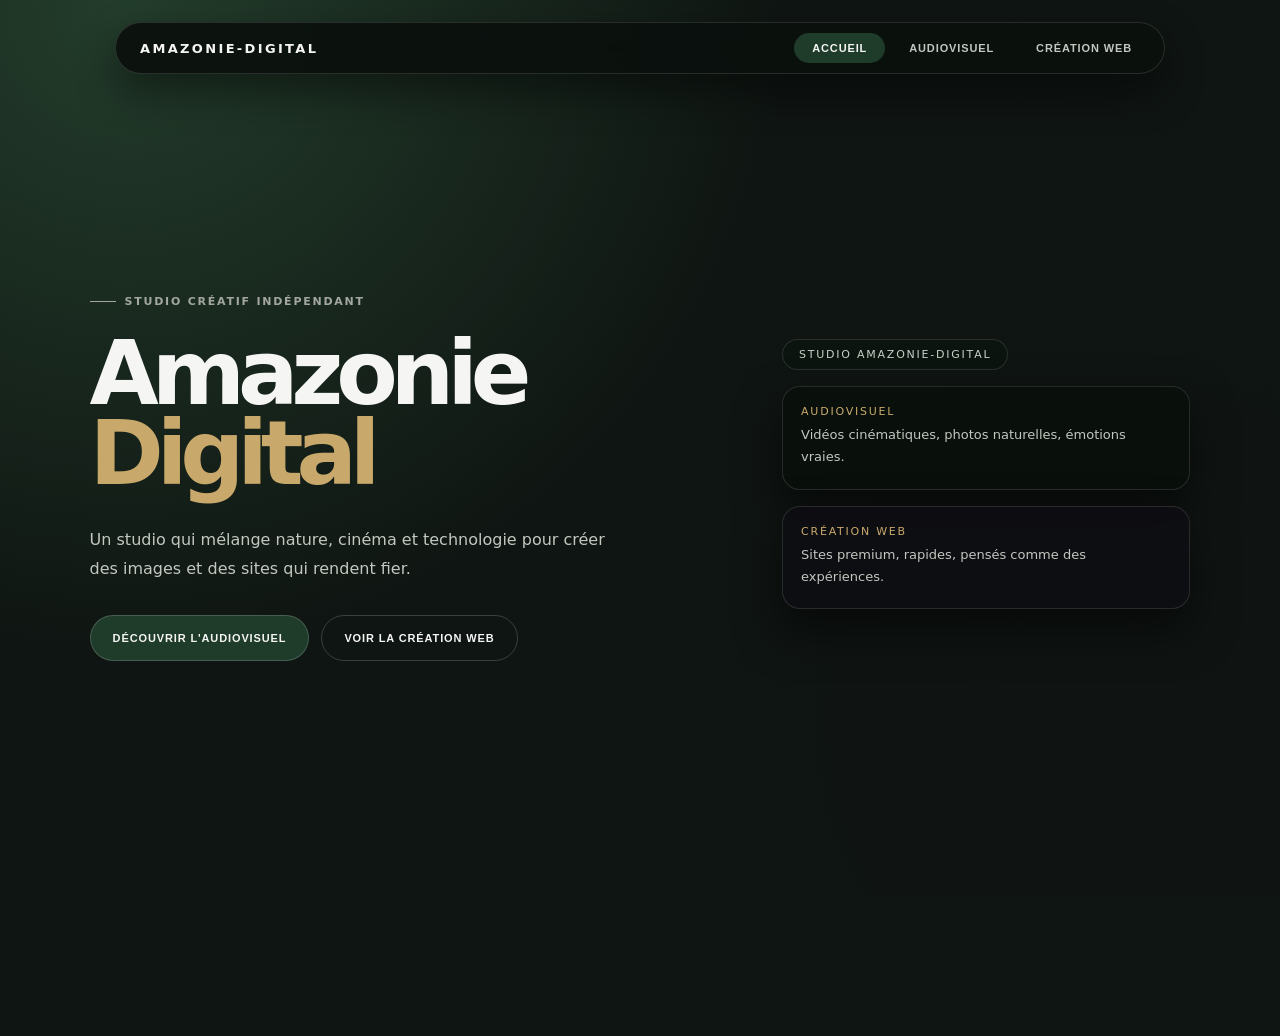
==== index.html @ a251e2fe "Rename index3.html to index.html" ====
<!doctype html>
<html lang="fr">
  <head>
    <meta charset="UTF-8" />
    <meta name="viewport" content="width=device-width, initial-scale=1.0" />
    <title>Amazonie-Digital | Audiovisuel & Web</title>

    <link rel="stylesheet" href="style3.css" />
  </head>

  <body>
    <!-- NAVBAR -->
    <nav class="navbar">
      <div class="logo">AMAZONIE-DIGITAL</div>

      <div class="tabs">
        <button class="tab active" data-section="home">Accueil</button>
        <button class="tab" data-section="photo">Audiovisuel</button>
        <button class="tab" data-section="digital">Création web</button>
      </div>
    </nav>

    <main>
      <!-- HOME -->
      <section id="home" class="section active home">
        <div class="container home-grid">
          <div>
            <div class="eyebrow reveal-3d">Studio créatif indépendant</div>

            <h1 class="reveal-3d">Amazonie<br /><span>Digital</span></h1>

            <p class="home-intro reveal-3d">
              Un studio qui mélange nature, cinéma et technologie pour créer des
              images et des sites qui rendent fier.
            </p>

            <div class="home-actions reveal-3d">
              <button class="btn dark" data-goto="photo">
                Découvrir l'audiovisuel
              </button>
              <button class="btn light" data-goto="digital">
                Voir la création web
              </button>
            </div>
          </div>

          <div class="hero-visual reveal-3d">
            <div class="hero-badge">Studio Amazonie-Digital</div>

            <div class="hero-card hero-card-photo">
              <span class="hero-label">Audiovisuel</span>
              <p>Vidéos cinématiques, photos naturelles, émotions vraies.</p>
            </div>

            <div class="hero-card hero-card-web">
              <span class="hero-label">Création web</span>
              <p>Sites premium, rapides, pensés comme des expériences.</p>
            </div>
          </div>
        </div>
      </section>

      <!-- PHOTO -->
      <section id="photo" class="section photo">
        <div class="container">
          <div class="photo-hero">
            <div>
              <div class="eyebrow reveal-3d">Audiovisuel & Photographie</div>

              <h2 class="reveal-3d">Capturer<br /><em>le vivant.</em></h2>

              <p class="photo-description reveal-3d">
                Des images qui respirent la nature, la lumière et le mouvement.
              </p>

              <div class="home-actions reveal-3d">
                <a href="#contact" class="btn dark">Parler d'un projet</a>
              </div>
            </div>

            <div class="photo-frame reveal-3d">
              <div class="leaf leaf-1"></div>
              <div class="leaf leaf-2"></div>
              <div class="leaf leaf-3"></div>
              <div class="leaf leaf-4"></div>
              <div class="photo-frame-center"></div>
            </div>
          </div>

          <div class="photo-card reveal-3d">
            <p>
              Vidéos cinématiques · Photographie naturelle · Pack sur mesure.
            </p>
          </div>

          <div class="photo-gallery">
            <article
              class="gallery-item reveal-3d"
              onmouseenter="this.querySelector('video').play()"
              onmouseleave="this.querySelector('video').pause()"
            >
              <span class="gallery-number">01</span>
              <span class="gallery-title">Vidéo</span>
              <video muted loop preload="none">
                <source src="./legendarys_3.mp4" type="video/mp4" />
              </video>
            </article>

            <article class="gallery-item reveal-3d">
              <span class="gallery-number">02</span>
              <span class="gallery-title">Photo</span>
              <img src="DSC02495.1.png" alt="Photo" />
            </article>

            <article class="gallery-item reveal-3d">
              <span class="gallery-number">03</span>
              <span class="gallery-title">Impact Visuel</span>
              <img src="pub.jpg" alt="Impact Visuel" />
            </article>
          </div>
        </div>
      </section>

      <!-- DIGITAL -->
      <section id="digital" class="section digital">
        <div class="container">
          <div class="digital-hero">
            <div class="eyebrow reveal-3d">Création de sites web</div>
            <h2 class="reveal-3d">Une identité<br /><span>digitale</span></h2>

            <p class="digital-intro reveal-3d">
              Des sites pensés comme des expériences : rapides, élégants,
              immersifs.
            </p>
          </div>

          <div class="services">
            <article class="service reveal-3d">
              <span class="service-number">01 / DESIGN</span>
              <h3>Identité visuelle</h3>
              <p>Direction artistique inspirée par la nature et le cinéma.</p>
            </article>

            <article class="service reveal-3d">
              <span class="service-number">02 / DEVELOPMENT</span>
              <h3>Sites sur mesure</h3>
              <p>Interfaces fluides, responsives, optimisées.</p>
            </article>

            <article class="service reveal-3d">
              <span class="service-number">03 / STRATEGY</span>
              <h3>Expérience digitale</h3>
              <p>Parcours utilisateur conçu pour créer de la confiance.</p>
            </article>
          </div>

          <div class="pricing">
            <a class="price-button reveal-3d" href="#contact">
              <span class="price-title">Site vitrine — 899,99 €</span>
              <span class="price-details">
                Présence forte et simple pour ton univers.
              </span>
            </a>

            <a class="price-button reveal-3d" href="#contact">
              <span class="price-title">Site boutique — 1 599,99 €</span>
              <span class="price-details">
                Produits, panier, paiement, expérience premium.
              </span>
            </a>

            <a class="price-button reveal-3d" href="#contact">
              <span class="price-title">Site forum — 1 999,99 €</span>
              <span class="price-details">
                Profils, discussions, messages, communauté.
              </span>
            </a>
          </div>
        </div>
      </section>
    </main>

    <!-- FOOTER -->
    <footer id="contact" class="footer reveal-3d">
      <span>© AMAZONIE-DIGITAL</span>
      <span>Audiovisuel · Web · Identité digitale</span>
    </footer>

    <script>
      // NAVBAR : changement de section
      const tabs = document.querySelectorAll(".tab");
      const sections = document.querySelectorAll(".section");

      tabs.forEach((tab) => {
        tab.addEventListener("click", () => {
          const target = tab.dataset.section;

          tabs.forEach((t) => t.classList.remove("active"));
          tab.classList.add("active");

          sections.forEach((section) => {
            section.classList.toggle("active", section.id === target);
          });

          const el = document.getElementById(target);
          if (el) {
            el.scrollIntoView({ behavior: "smooth" });
          }
        });
      });

      // Boutons "Découvrir l'audiovisuel" / "Voir la création web"
      document.querySelectorAll("[data-goto]").forEach((btn) => {
        btn.addEventListener("click", (e) => {
          e.preventDefault();
          const target = btn.dataset.goto;

          tabs.forEach((t) => {
            t.classList.toggle("active", t.dataset.section === target);
          });

          sections.forEach((section) => {
            section.classList.toggle("active", section.id === target);
          });

          const el = document.getElementById(target);
          if (el) {
            el.scrollIntoView({ behavior: "smooth" });
          }
        });
      });

      // SCROLL REVEAL 3D — déclenché à chaque fois que l’élément entre dans la zone
      const reveal3dEls = document.querySelectorAll(".reveal-3d");

      const handleReveal3d = () => {
        const trigger = window.innerHeight * 0.8;

        reveal3dEls.forEach((el) => {
          const rect = el.getBoundingClientRect();

          if (rect.top < trigger && rect.bottom > 0) {
            el.classList.add("visible");
          } else {
            el.classList.remove("visible");
          }
        });
      };

      window.addEventListener("scroll", handleReveal3d);
      window.addEventListener("load", handleReveal3d);
    </script>
  </body>
</html>
---- style3.css ----
/* RESET */
* {
  margin: 0;
  padding: 0;
  box-sizing: border-box;
}

html {
  scroll-behavior: smooth;
}

body {
  font-family:
    Inter,
    system-ui,
    -apple-system,
    BlinkMacSystemFont,
    Arial,
    sans-serif;
  overflow-x: hidden;
  background: #0f1512;
  color: #f5f5f3;
}

:root {
  --accent: #1f3b2a;
  --accent-gold: #c9a96b;
  --muted: #a3a7a0;
}

/* NAVBAR */

.navbar {
  position: fixed;
  top: 22px;
  left: 50%;
  transform: translateX(-50%);
  z-index: 1000;

  width: min(92%, 1050px);
  padding: 10px 14px;

  display: flex;
  align-items: center;
  justify-content: space-between;

  border-radius: 999px;
  border: 1px solid rgba(255, 255, 255, 0.12);

  background: rgba(10, 16, 13, 0.9);
  backdrop-filter: blur(18px);

  box-shadow: 0 18px 40px rgba(0, 0, 0, 0.45);
}

.logo {
  padding-left: 10px;
  font-size: 13px;
  font-weight: 800;
  letter-spacing: 0.18em;
  text-transform: uppercase;
}

.tabs {
  display: flex;
  gap: 6px;
}

.tab {
  border: none;
  cursor: pointer;

  padding: 9px 18px;
  border-radius: 999px;

  color: #c3c7c0;
  background: transparent;

  font-size: 11px;
  font-weight: 600;
  letter-spacing: 0.08em;
  text-transform: uppercase;

  transition:
    background 0.3s ease,
    color 0.3s ease,
    transform 0.2s ease;
}

.tab:hover {
  transform: translateY(-1px);
  color: #f5f5f3;
}

.tab.active {
  background: var(--accent);
  color: #f5f5f3;
}

/* SECTIONS */

.section {
  min-height: 100vh;
  padding: 150px 7vw 90px;
  display: none;
}

.section.active {
  display: block;
}

.container {
  max-width: 1250px;
  margin: auto;
}

/* HOME */

.home {
  background:
    radial-gradient(circle at 10% 0%, rgba(60, 110, 75, 0.45), transparent 45%),
    radial-gradient(circle at 90% 80%, rgba(15, 20, 18, 0.9), transparent 55%),
    #0f1512;
}

.home-grid {
  min-height: 72vh;

  display: grid;
  grid-template-columns: 1.2fr 0.8fr;
  gap: 80px;
  align-items: center;
}

.eyebrow {
  display: inline-flex;
  align-items: center;
  gap: 9px;

  color: var(--muted);

  font-size: 11px;
  font-weight: 700;
  letter-spacing: 0.16em;
  text-transform: uppercase;
}

.eyebrow::before {
  content: "";
  width: 26px;
  height: 1px;
  background: currentColor;
}

.home h1 {
  max-width: 850px;
  margin-top: 25px;

  font-size: clamp(52px, 7vw, 110px);
  line-height: 0.9;
  letter-spacing: -0.08em;
  font-weight: 800;
}

.home h1 span {
  color: var(--accent-gold);
}

.home-intro {
  max-width: 520px;
  margin-top: 32px;

  color: #c3c7c0;
  font-size: 16px;
  line-height: 1.8;
}

.home-actions {
  margin-top: 32px;
  display: flex;
  gap: 12px;
  flex-wrap: wrap;
}

.btn {
  display: inline-flex;
  align-items: center;
  justify-content: center;

  min-height: 46px;
  padding: 0 22px;

  border-radius: 999px;
  border: 1px solid rgba(255, 255, 255, 0.18);

  font-size: 11px;
  font-weight: 700;
  letter-spacing: 0.08em;
  text-transform: uppercase;

  background: transparent;
  color: #f5f5f3;

  transition:
    transform 0.2s ease,
    background 0.25s ease,
    color 0.25s ease,
    box-shadow 0.25s ease;
}

.btn:hover {
  transform: translateY(-2px);
  box-shadow: 0 14px 30px rgba(0, 0, 0, 0.45);
}

.btn.dark {
  background: var(--accent);
}

.btn.light {
  background: transparent;
}

/* HERO VISUAL */

.hero-visual {
  position: relative;
  width: 100%;
  max-width: 420px;
  margin-left: auto;

  display: flex;
  flex-direction: column;
  gap: 16px;
}

.hero-badge {
  align-self: flex-start;
  padding: 8px 16px;
  border-radius: 999px;

  background: rgba(12, 20, 16, 0.9);
  border: 1px solid rgba(255, 255, 255, 0.12);

  font-size: 11px;
  letter-spacing: 0.16em;
  text-transform: uppercase;
  color: #c9d1c7;
}

.hero-card {
  padding: 18px 18px 20px;
  border-radius: 18px;

  border: 1px solid rgba(255, 255, 255, 0.12);
  background: rgba(10, 16, 13, 0.95);

  box-shadow: 0 22px 45px rgba(0, 0, 0, 0.55);

  display: flex;
  flex-direction: column;
  gap: 6px;

  transform-origin: center;
  transition:
    transform 0.25s ease,
    box-shadow 0.25s ease;
}

.hero-card-web {
  background: rgba(14, 14, 18, 0.95);
}

.hero-card:hover {
  transform: translateY(-4px);
  box-shadow: 0 26px 55px rgba(0, 0, 0, 0.65);
}

.hero-label {
  font-size: 11px;
  letter-spacing: 0.16em;
  text-transform: uppercase;
  color: var(--accent-gold);
}

.hero-card p {
  font-size: 13px;
  color: #c3c7c0;
  line-height: 1.7;
}

/* PHOTO */

.photo {
  background:
    radial-gradient(circle at 15% 20%, rgba(53, 115, 70, 0.4), transparent 40%),
    radial-gradient(circle at 85% 70%, rgba(20, 80, 42, 0.45), transparent 45%),
    #0b1510;
}

.photo-hero {
  display: grid;
  grid-template-columns: 1.1fr 0.9fr;
  gap: 80px;
  align-items: center;

  min-height: 65vh;
}

.photo h2 {
  max-width: 700px;
  margin-top: 25px;

  font-family: Georgia, serif;
  font-size: clamp(58px, 7.5vw, 110px);
  line-height: 0.9;
  font-weight: 400;
  letter-spacing: -0.06em;
}

.photo h2 em {
  color: var(--accent-gold);
}

.photo-description {
  margin-top: 30px;
  max-width: 480px;

  color: #c3d1c7;
  line-height: 1.9;
  font-size: 15px;
}

.photo-frame {
  position: relative;

  width: min(480px, 100%);
  aspect-ratio: 4 / 5;

  margin-left: auto;

  border-radius: 180px 180px 22px 22px;
  overflow: hidden;

  background: linear-gradient(145deg, #1c4930, #0c2015);

  border: 1px solid rgba(190, 225, 198, 0.18);

  box-shadow: 0 35px 100px rgba(0, 0, 0, 0.6);
}

.leaf {
  position: absolute;
  border-radius: 100% 0 100% 0;
  background: linear-gradient(135deg, #5c9567, #123c23);
  opacity: 0.85;
  filter: blur(0.2px);
}

.leaf-1 {
  width: 220px;
  height: 100px;
  transform: rotate(25deg);
  left: -30px;
  top: 130px;
}

.leaf-2 {
  width: 300px;
  height: 110px;
  transform: rotate(-35deg);
  right: -80px;
  top: 60px;
}

.leaf-3 {
  width: 250px;
  height: 90px;
  transform: rotate(50deg);
  right: -40px;
  bottom: 160px;
}

.leaf-4 {
  width: 330px;
  height: 120px;
  transform: rotate(-20deg);
  left: -100px;
  bottom: 80px;
}

.photo-frame-center {
  position: absolute;
  inset: 22% 17%;

  border-radius: 140px 140px 18px 18px;

  background:
    radial-gradient(
      circle at 50% 30%,
      rgba(125, 173, 132, 0.5),
      transparent 30%
    ),
    linear-gradient(160deg, #275f38, #08180e);

  display: flex;
  align-items: flex-end;
  justify-content: center;

  overflow: hidden;
}

.photo-frame-center::before {
  content: "NATURE · CINÉMATIQUE";
  margin-bottom: 30px;

  font-size: 9px;
  letter-spacing: 0.35em;
  color: rgba(255, 255, 255, 0.7);
}

.photo-card {
  margin-top: 80px;
  padding: 20px;

  border: 1px solid rgba(190, 225, 198, 0.18);
  background: rgba(7, 12, 9, 0.9);
  backdrop-filter: blur(15px);

  border-radius: 18px;
}

.photo-card p {
  color: #c3d1c7;
  font-size: 13px;
  line-height: 1.8;
}

/* GALLERY */

.photo-gallery {
  margin-top: 110px;

  display: grid;
  grid-template-columns: 1.1fr 0.8fr 1fr;
  gap: 16px;
}

.gallery-item {
  min-height: 280px;
  border-radius: 18px;

  position: relative;
  overflow: hidden;

  border: 1px solid rgba(190, 225, 198, 0.18);
  background: #0b1510;

  box-shadow: 0 22px 45px rgba(0, 0, 0, 0.6);

  transition:
    transform 0.25s ease,
    box-shadow 0.25s ease;
}

.gallery-item:hover {
  transform: translateY(-4px);
  box-shadow: 0 28px 60px rgba(0, 0, 0, 0.7);
}

.gallery-item:nth-child(2) {
  min-height: 380px;
}

.gallery-item:nth-child(3) {
  min-height: 320px;
}

.gallery-item video,
.gallery-item img {
  width: 100%;
  height: 100%;
  object-fit: cover;
}

.gallery-number {
  position: absolute;
  top: 18px;
  left: 18px;

  font-size: 10px;
  letter-spacing: 0.2em;
  color: rgba(255, 255, 255, 0.7);
}

.gallery-title {
  position: absolute;
  bottom: 20px;
  left: 20px;

  font-family: Georgia, serif;
  font-size: 24px;
  letter-spacing: -0.04em;
}

/* DIGITAL */

.digital {
  background:
    radial-gradient(
      circle at 0% 0%,
      rgba(201, 169, 107, 0.35),
      transparent 45%
    ),
    radial-gradient(circle at 100% 80%, rgba(27, 27, 31, 0.9), transparent 55%),
    #101015;
}

.digital-hero {
  min-height: 70vh;

  display: flex;
  flex-direction: column;
  justify-content: center;
}

.digital h2 {
  max-width: 1050px;
  margin-top: 25px;

  font-size: clamp(55px, 8vw, 120px);
  line-height: 0.9;
  letter-spacing: -0.08em;
  font-weight: 800;
}

.digital h2 span {
  color: var(--accent-gold);
}

.digital-intro {
  max-width: 540px;
  margin-top: 35px;

  color: #c3c7c0;
  font-size: 16px;
  line-height: 1.8;
}

/* SERVICES */

.services {
  margin-top: 110px;

  display: grid;
  grid-template-columns: repeat(3, 1fr);
  gap: 16px;
}

.service {
  padding: 26px;
  min-height: 240px;

  background: rgba(14, 14, 18, 0.95);
  border: 1px solid rgba(255, 255, 255, 0.12);
  border-radius: 18px;

  transition:
    transform 0.25s ease,
    box-shadow 0.25s ease,
    border-color 0.25s ease;
}

.service:hover {
  transform: translateY(-4px);
  box-shadow: 0 24px 55px rgba(0, 0, 0, 0.7);
  border-color: rgba(201, 169, 107, 0.6);
}

.service-number {
  font-size: 11px;
  color: #c3c7c0;
  letter-spacing: 0.16em;
  text-transform: uppercase;
}

.service h3 {
  margin-top: 52px;

  font-size: 22px;
  letter-spacing: -0.05em;
}

.service p {
  margin-top: 12px;

  color: #c3c7c0;
  font-size: 13px;
  line-height: 1.8;
}

/* PRICING */

.pricing {
  display: flex;
  justify-content: center;
  align-items: flex-start;
  gap: 18px;

  width: 100%;
  margin: 40px auto 0;
  padding: 0 20px;
}

.price-button {
  display: block;
  width: 280px;
  padding: 22px;

  border: 1px solid rgba(255, 255, 255, 0.16);
  border-radius: 18px;

  background: rgba(14, 14, 18, 0.95);
  color: #f5f5f3;

  text-align: center;
  text-decoration: none;
  font-weight: 800;

  transition: 0.25s ease;
}

.price-title {
  display: block;
}

.price-details {
  display: block;
  max-height: 0;
  margin-top: 0;

  overflow: hidden;
  opacity: 0;

  font-size: 13px;
  font-weight: 400;
  line-height: 1.6;

  transition: 0.25s ease;
}

.price-button:hover {
  transform: translateY(-4px);
  background: #1b1b1f;
  box-shadow: 0 24px 55px rgba(0, 0, 0, 0.7);
  border-color: rgba(201, 169, 107, 0.7);
}

.price-button:hover .price-details {
  max-height: 120px;
  margin-top: 14px;
  opacity: 1;
}

/* FOOTER */

.footer {
  max-width: 1250px;
  margin: 0 auto;

  padding: 35px 7vw;

  display: flex;
  justify-content: space-between;
  align-items: center;

  border-top: 1px solid rgba(255, 255, 255, 0.12);

  color: #c3c7c0;
  font-size: 11px;
}

/* ANIMATION 3D SCROLL CINÉMATIQUE PREMIUM */

.reveal-3d {
  opacity: 0;
  transform: translateY(60px) translateZ(-140px) rotateX(25deg);
  transform-origin: top;
  filter: blur(10px);
  transition:
    opacity 0.9s ease,
    transform 0.9s cubic-bezier(0.22, 1, 0.36, 1),
    filter 0.9s ease;
}

.reveal-3d.visible {
  opacity: 1;
  transform: translateY(0) translateZ(0) rotateX(0deg);
  filter: blur(0);
}

/* RESPONSIVE */

@media (max-width: 900px) {
  .navbar {
    top: 12px;
    width: 95%;
  }

  .logo {
    display: none;
  }

  .tabs {
    width: 100%;
    justify-content: space-between;
  }

  .tab {
    flex: 1;
    padding: 9px 8px;
    font-size: 10px;
  }

  .section {
    padding: 120px 6vw 70px;
  }

  .home-grid,
  .photo-hero {
    grid-template-columns: 1fr;
    gap: 55px;
  }

  .hero-visual {
    max-width: 100%;
  }

  .photo-frame {
    margin: auto;
    width: min(380px, 90vw);
  }

  .photo-gallery {
    grid-template-columns: 1fr;
    margin-top: 70px;
  }

  .gallery-item,
  .gallery-item:nth-child(2),
  .gallery-item:nth-child(3) {
    min-height: 260px;
  }

  .services {
    grid-template-columns: 1fr;
    margin-top: 70px;
  }

  .service {
    min-height: 210px;
  }

  .pricing {
    flex-direction: column;
    align-items: center;
  }

  .price-button {
    width: min(100%, 340px);
  }

  .footer {
    flex-direction: column;
    gap: 12px;
    text-align: center;
  }
}
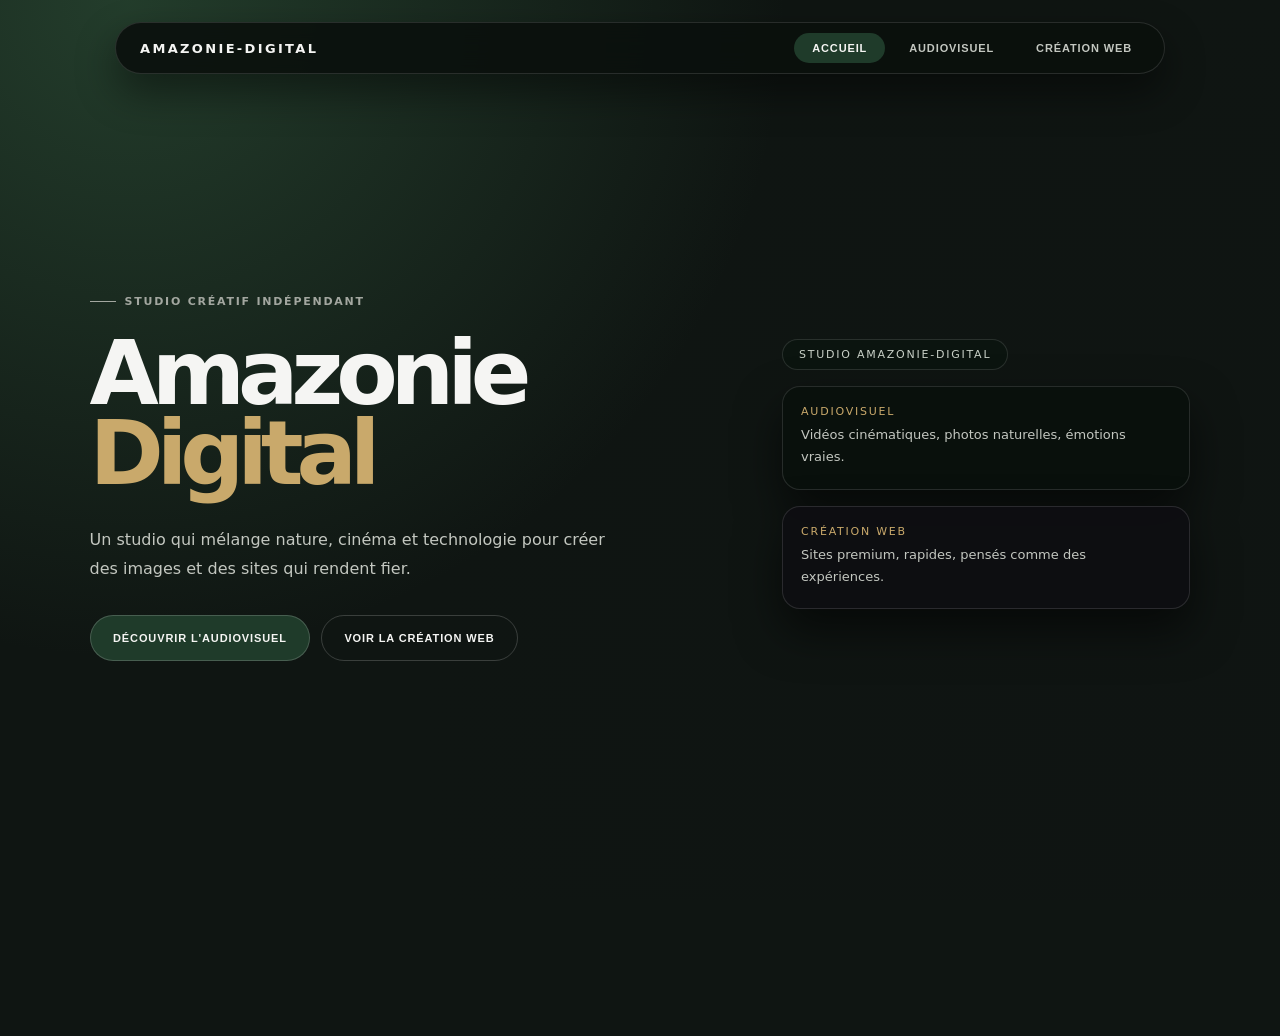
==== commit 702d19c0: "Add favicon link to index.html Added a favicon link to the head section." ====
--- a/index.html
+++ b/index.html
@@ -6,6 +6,7 @@
     <title>Amazonie-Digital | Audiovisuel & Web</title>
 
     <link rel="stylesheet" href="style3.css" />
+    <link rel="shortcut icon" href="file_00000000d91861fdb976f9fa6ca82692.png" />
   </head>
 
   <body>
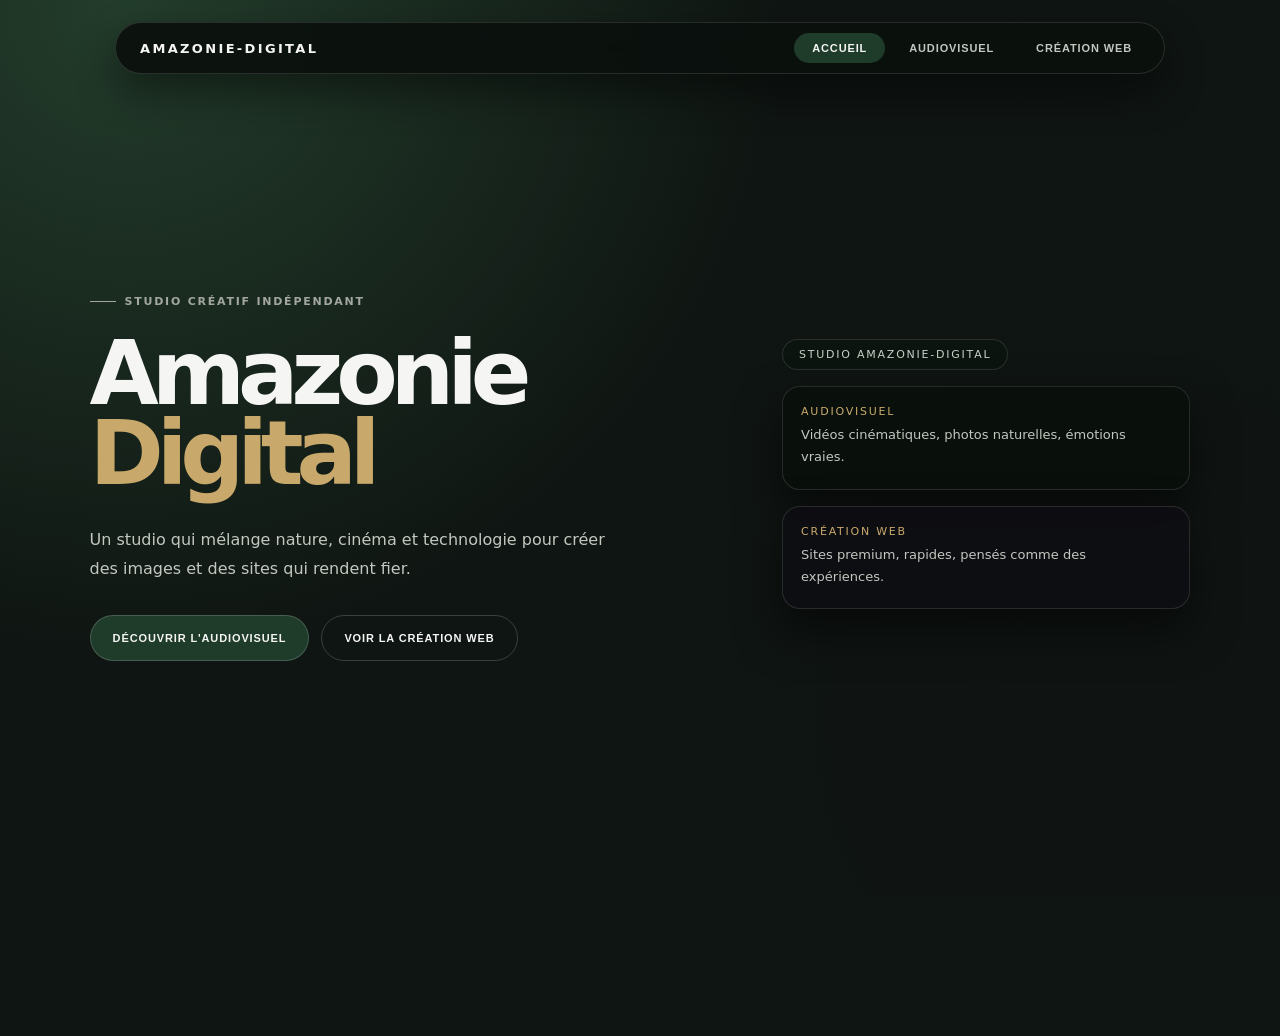
==== commit 1f861057: "Update index.html" ====
--- a/index.html
+++ b/index.html
@@ -102,7 +102,7 @@
             >
               <span class="gallery-number">01</span>
               <span class="gallery-title">Vidéo</span>
-              <video muted loop preload="none">
+              <video muted loop>
                 <source src="./legendarys_3.mp4" type="video/mp4" />
               </video>
             </article>
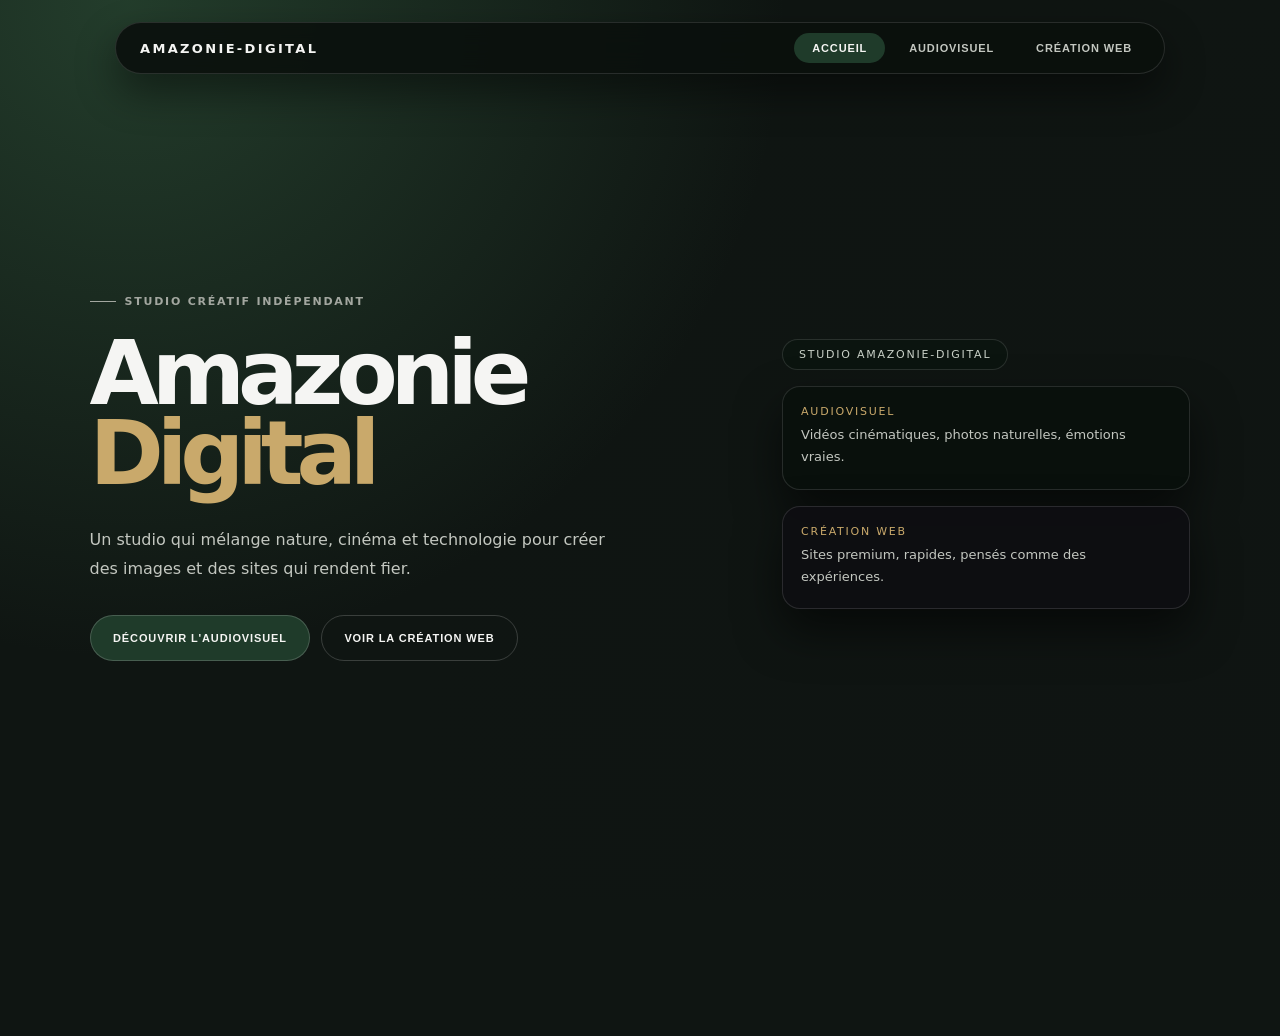
==== commit 9dea6923: "Update index.html" ====
--- a/index.html
+++ b/index.html
@@ -102,7 +102,7 @@
             >
               <span class="gallery-number">01</span>
               <span class="gallery-title">Vidéo</span>
-              <video muted loop>
+              <video controls muted loop>
                 <source src="./legendarys_3.mp4" type="video/mp4" />
               </video>
             </article>
